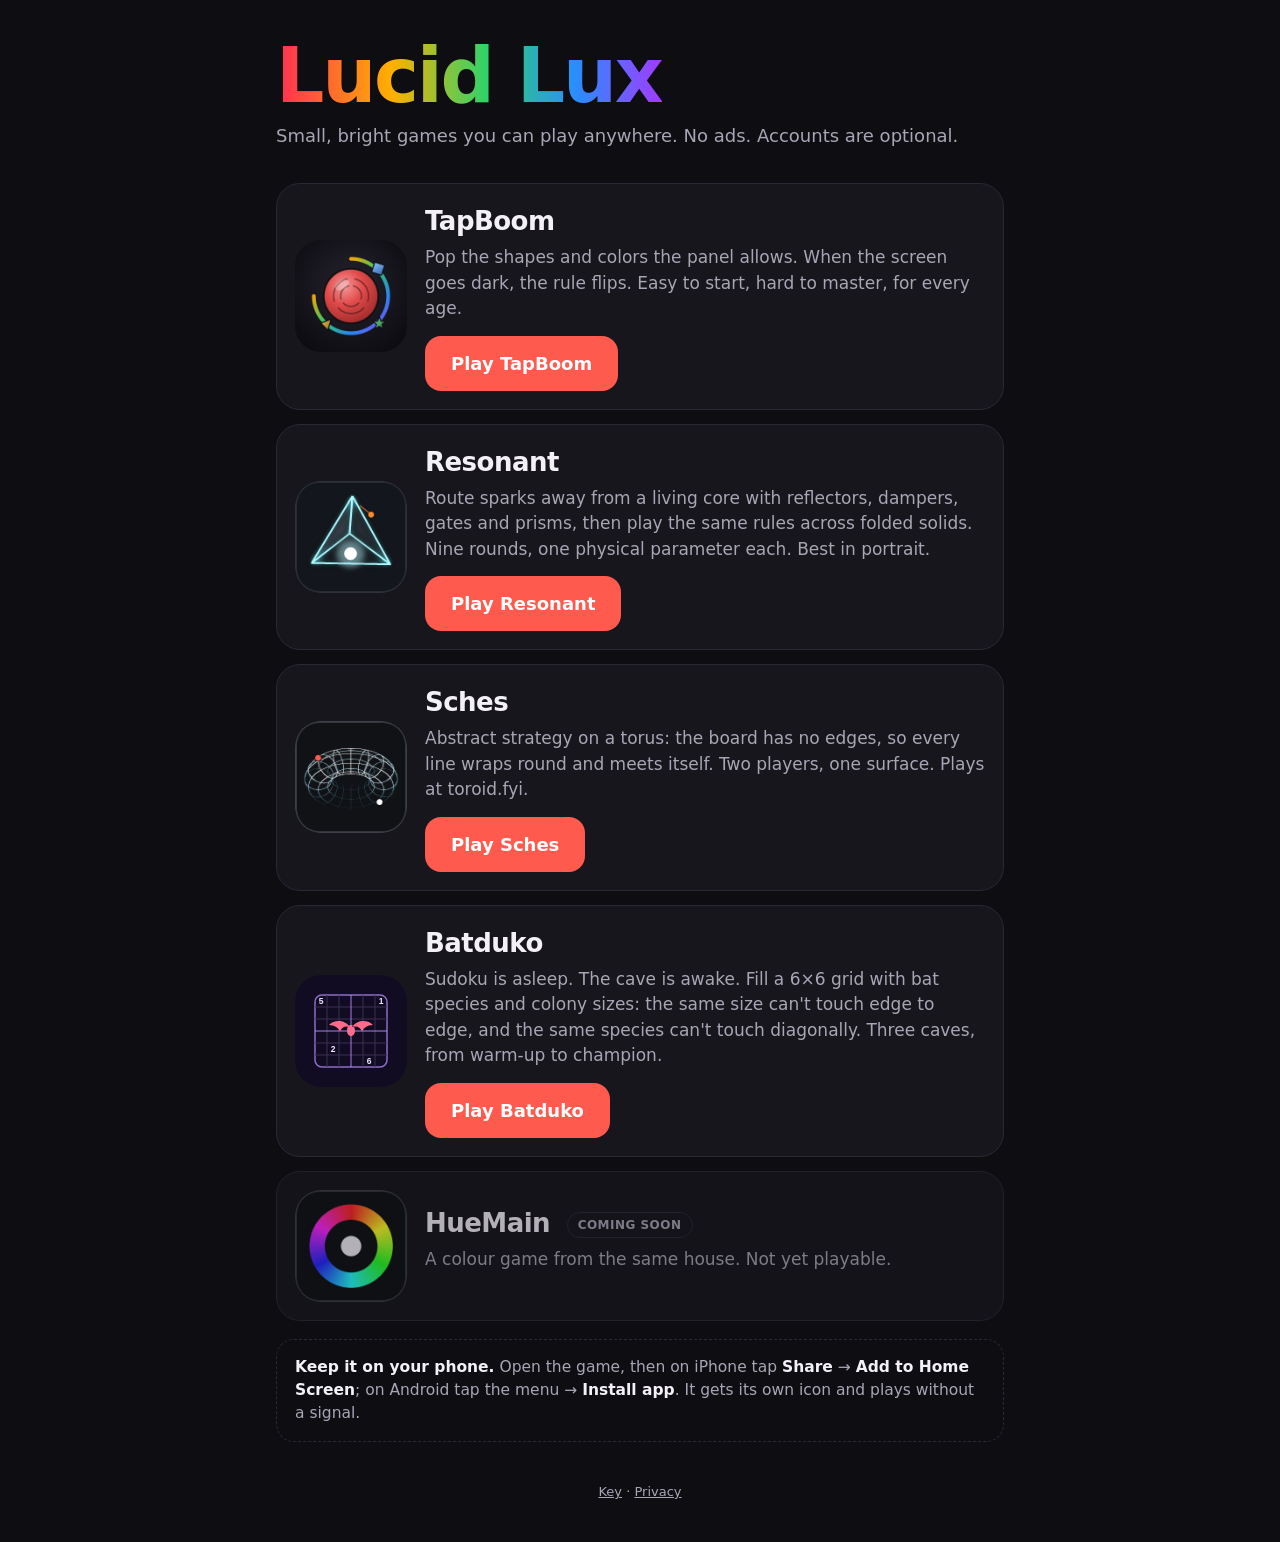
==== index.html @ 795b5176 "TapBoom 1.4.0 with optional Lucid Lux accounts Shared email-code sign-in for every game (account/luc" ====
<!doctype html>
<html lang="en">
<head>
<meta charset="utf-8">
<meta name="viewport" content="width=device-width, initial-scale=1, viewport-fit=cover">
<title>Lucid Lux</title>
<meta name="description" content="Small, bright games you can play anywhere. No ads. Accounts are optional.">
<meta name="theme-color" content="#0E0D12">
<link rel="icon" type="image/png" sizes="32x32" href="favicon-32.png">
<link rel="apple-touch-icon" href="tapboom-icon.png">
<style>
:root { --bg: #0E0D12; --panel: #17161D; --line: #2A2833; --ink: #F3F1F7; --soft: #A9A5B5; --accent: #FF5A4E; }
* { box-sizing: border-box; }
html, body { margin: 0; background: var(--bg); color: var(--ink);
  font: 17px/1.5 -apple-system, BlinkMacSystemFont, "Segoe UI", system-ui, sans-serif; }
main { max-width: 760px; margin: 0 auto; padding: calc(env(safe-area-inset-top, 0px) + 40px) 16px calc(env(safe-area-inset-bottom, 0px) + 40px); }
h1 { display: inline-block; margin: 0; font-size: clamp(44px, 13vw, 76px); font-weight: 900; letter-spacing: -0.03em; line-height: 0.95;
  background: linear-gradient(90deg, #FF2D55, #FFB000 30%, #2BD46B 55%, #2B8CFF 78%, #A23BFF);
  -webkit-background-clip: text; background-clip: text; color: transparent; }
.tag { color: var(--soft); margin: 10px 0 34px; font-size: 18px; }
.game { display: grid; margin-bottom: 14px; grid-template-columns: 112px 1fr; gap: 18px; align-items: center;
  background: var(--panel); border: 1px solid var(--line); border-radius: 24px; padding: 18px; }
.game img { width: 112px; height: 112px; border-radius: 26px; display: block; }
.game h2 { margin: 0 0 4px; font-size: 26px; letter-spacing: -0.02em; }
.game p { margin: 0 0 14px; color: var(--soft); }
.play { display: inline-block; background: var(--accent); color: #fff; text-decoration: none; font-weight: 800;
  padding: 14px 26px; border-radius: 16px; font-size: 18px; min-height: 52px; }
.play:active { transform: scale(0.98); }
.install { margin-top: 18px; padding: 16px 18px; border-radius: 18px; border: 1px dashed var(--line); color: var(--soft); font-size: 15.5px; }
.install b { color: var(--ink); }
.soon-card { opacity: 0.72; }
.badge { display: inline-block; vertical-align: middle; margin-left: 8px; padding: 3px 10px; border-radius: 999px; border: 1px solid var(--line); color: var(--soft); font-size: 12px; font-weight: 600; letter-spacing: 0.04em; text-transform: uppercase; }
.soon { margin-top: 26px; color: var(--soft); font-size: 15px; text-align: center; }
footer { margin-top: 40px; color: var(--soft); font-size: 13px; text-align: center; }
footer a { color: var(--soft); }
@media (max-width: 460px) {
  .game { grid-template-columns: 1fr; text-align: center; justify-items: center; }
}
</style>
</head>
<body>
<main>
  <h1>Lucid Lux</h1>
  <p class="tag">Small, bright games you can play anywhere. No ads. Accounts are optional.</p>

  <section class="game">
    <img src="tapboom-icon.png" alt="TapBoom icon: a red piece inside a rainbow ring">
    <div>
      <h2>TapBoom</h2>
      <p>Pop the shapes and colors the panel allows. When the screen goes dark, the rule flips. Easy to start, hard to master, for every age.</p>
      <a class="play" href="tapboom/">Play TapBoom</a>
    </div>
  </section>

  <section class="game">
    <img src="resonant-icon.png" alt="Resonant icon: a lit tetrahedron with a bright core on one face">
    <div>
      <h2>Resonant</h2>
      <p>Route sparks away from a living core with reflectors, dampers, gates and prisms, then play the same rules across folded solids. Nine rounds, one physical parameter each. Best in portrait.</p>
      <a class="play" href="resonant/">Play Resonant</a>
    </div>
  </section>

  <section class="game">
    <img src="sches-icon.png" alt="Sches icon: a wireframe torus with two pieces on it">
    <div>
      <h2>Sches</h2>
      <p>Abstract strategy on a torus: the board has no edges, so every line wraps round and meets itself. Two players, one surface. Plays at toroid.fyi.</p>
      <a class="play" href="https://toroid.fyi/play/">Play Sches</a>
    </div>
  </section>

  <section class="game">
    <img src="batduko-icon.svg" alt="Batduko icon: a bat over a six-by-six puzzle grid">
    <div>
      <h2>Batduko</h2>
      <p>Sudoku is asleep. The cave is awake. Fill a 6×6 grid with bat species and colony sizes: the same size can't touch edge to edge, and the same species can't touch diagonally. Three caves, from warm-up to champion.</p>
      <a class="play" href="batduko/">Play Batduko</a>
    </div>
  </section>

  <section class="game soon-card">
    <img src="huemain-icon.png" alt="HueMain icon: a ring of every hue around a white centre">
    <div>
      <h2>HueMain <span class="badge">Coming soon</span></h2>
      <p>A colour game from the same house. Not yet playable.</p>
    </div>
  </section>

  <div class="install">
    <b>Keep it on your phone.</b> Open the game, then on iPhone tap <b>Share</b> → <b>Add to Home Screen</b>; on Android tap the menu → <b>Install app</b>. It gets its own icon and plays without a signal.
  </div>

  <footer><a href="key/">Key</a> · <a href="privacy.html">Privacy</a></footer>
</main>
</body>
</html>
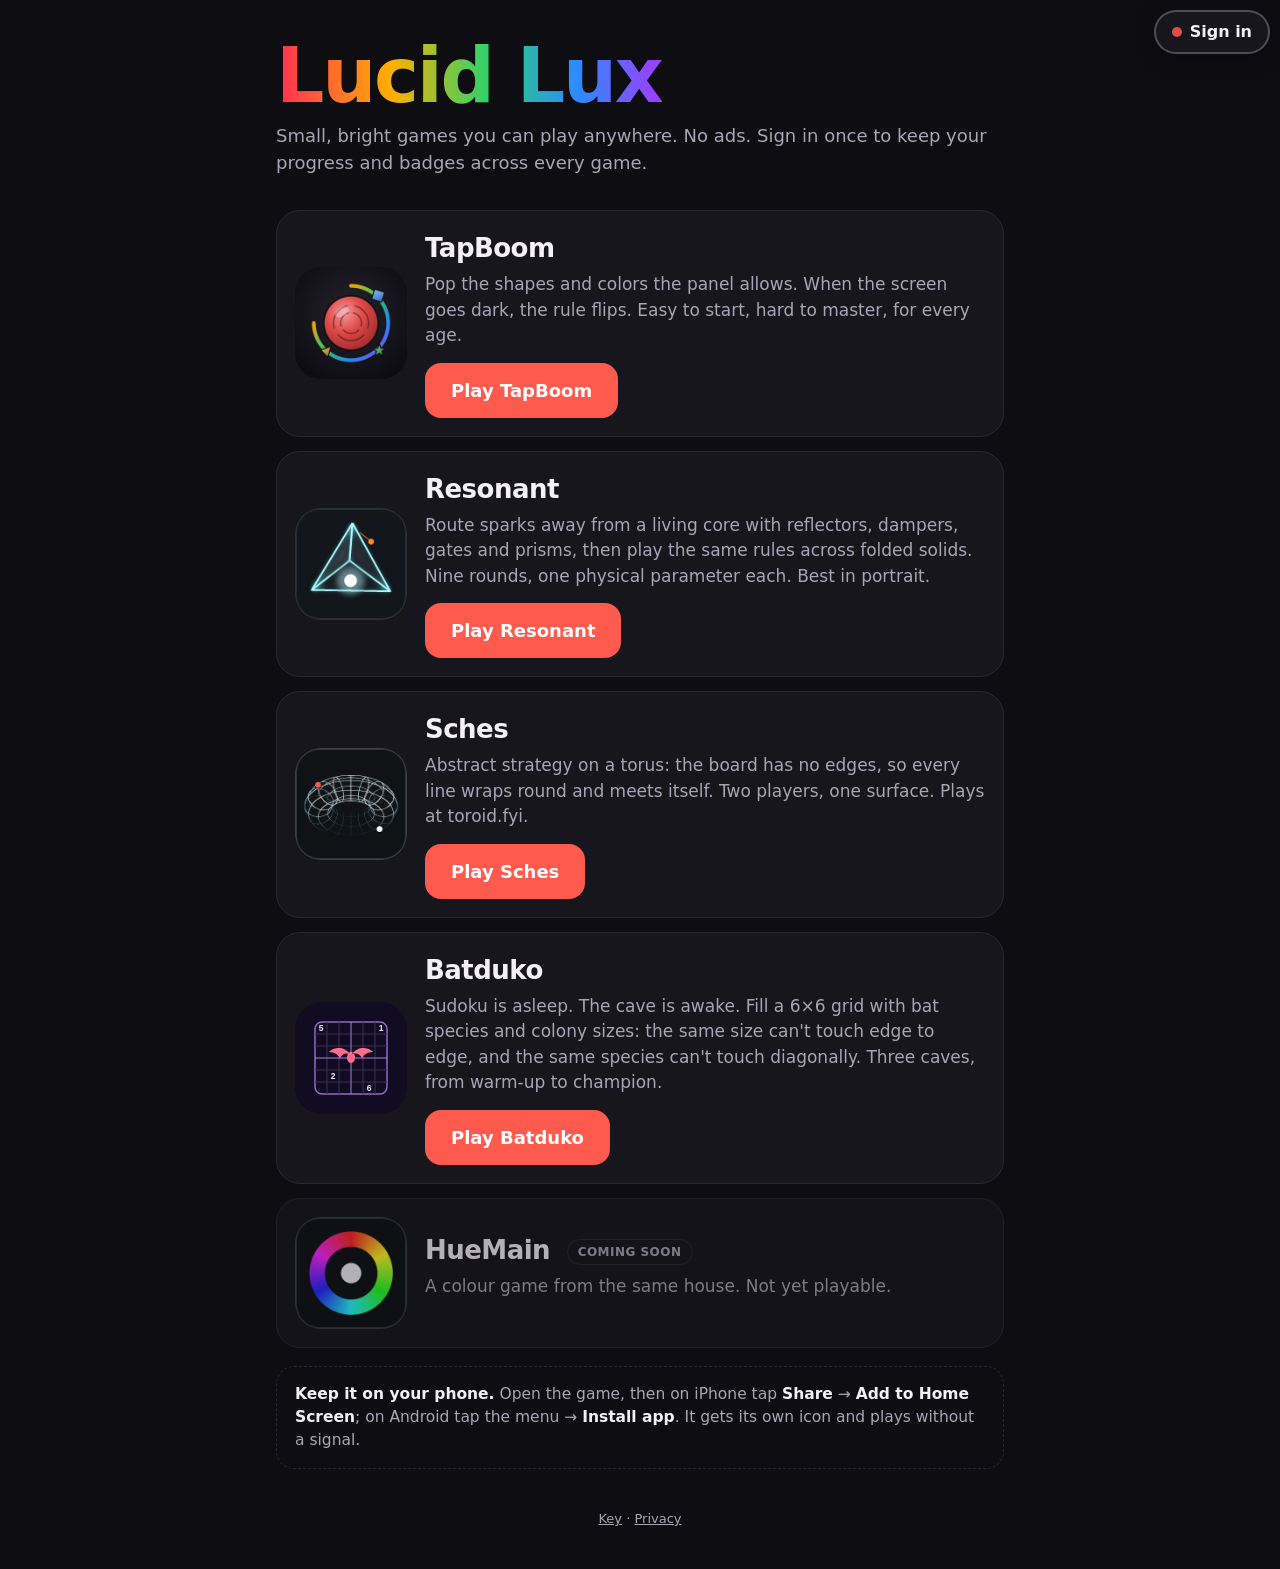
==== commit 179b4266: "Sign in on every Lucid Lux page; Batduko and Resonant join accounts Visible Sign in button on the hu" ====
--- a/index.html
+++ b/index.html
@@ -41,7 +41,7 @@
 <body>
 <main>
   <h1>Lucid Lux</h1>
-  <p class="tag">Small, bright games you can play anywhere. No ads. Accounts are optional.</p>
+  <p class="tag">Small, bright games you can play anywhere. No ads. Sign in once to keep your progress and badges across every game.</p>
 
   <section class="game">
     <img src="tapboom-icon.png" alt="TapBoom icon: a red piece inside a rainbow ring">
@@ -93,5 +93,7 @@
 
   <footer><a href="key/">Key</a> · <a href="privacy.html">Privacy</a></footer>
 </main>
+<script src="account/lucidlux-account.js"></script>
+<script>LucidLuxAccount.attach({ game: null, button: { dark: true, position: 'top-right' } });</script>
 </body>
 </html>
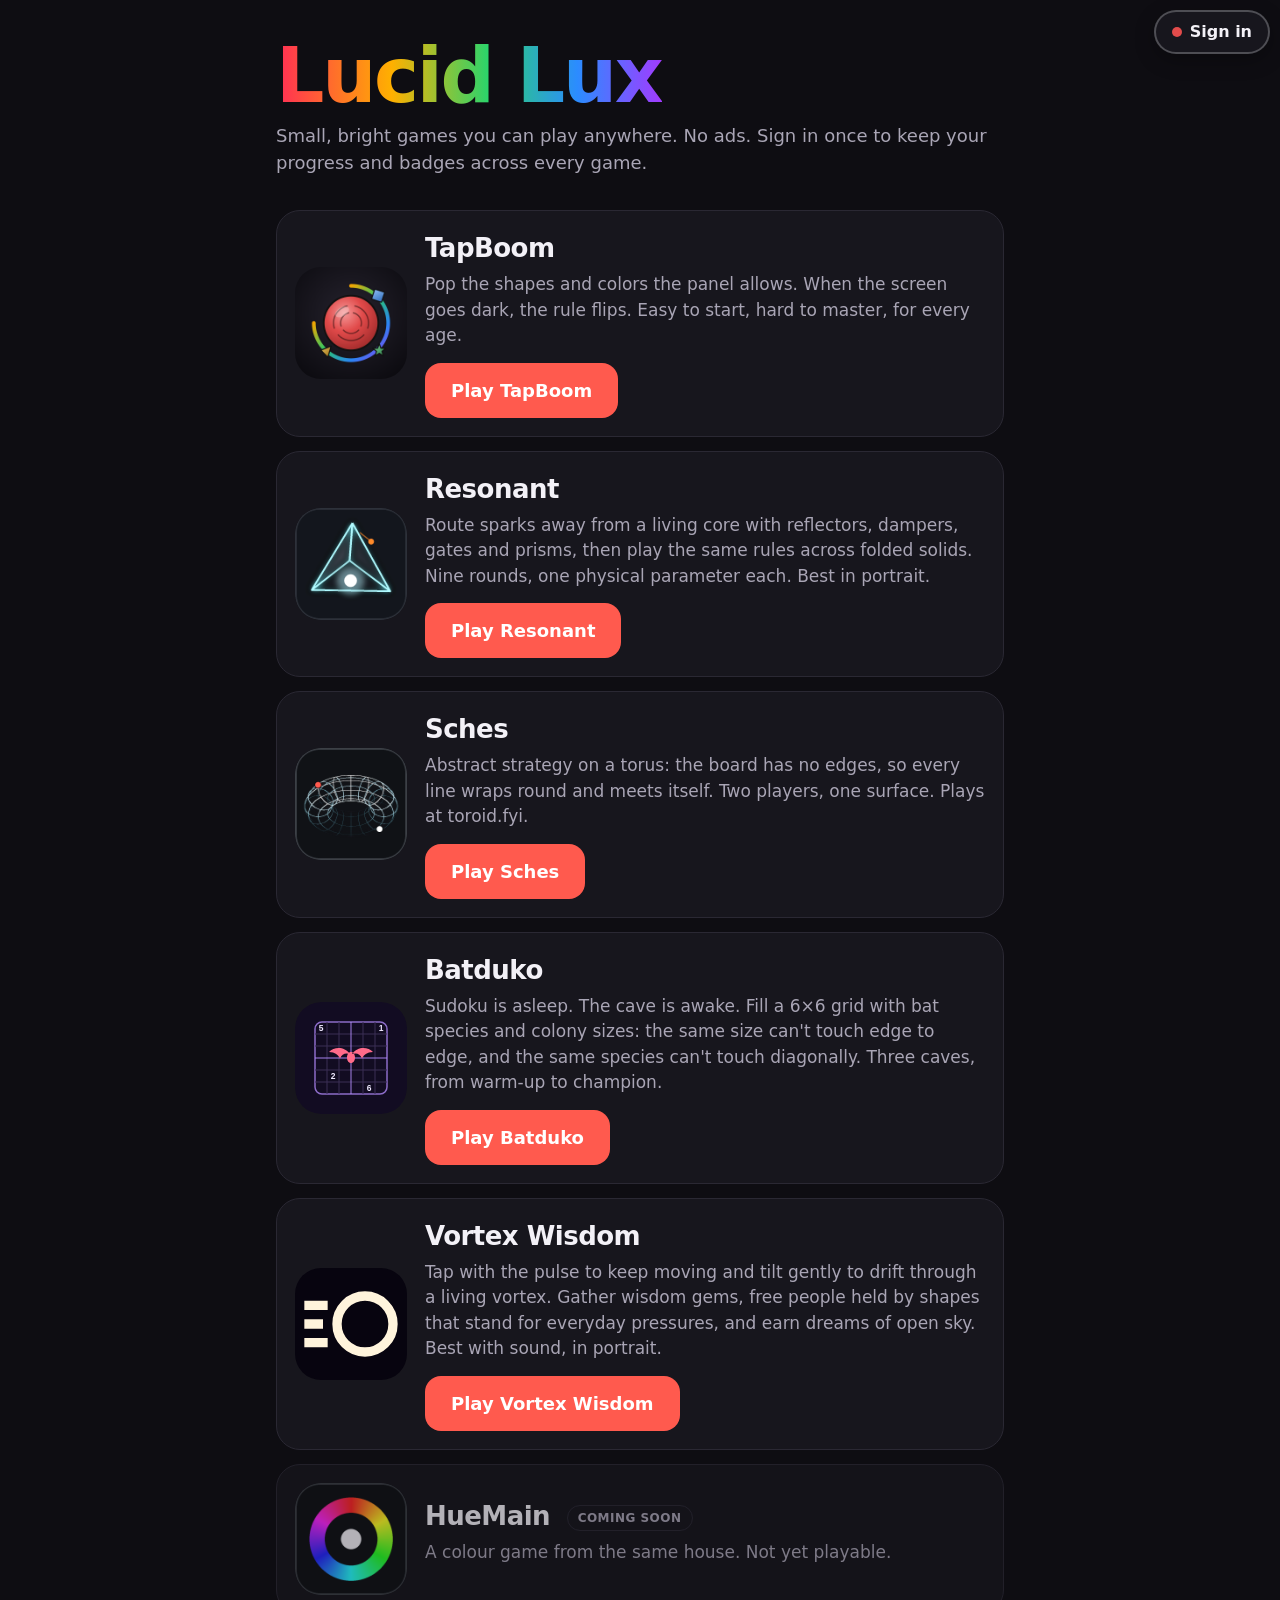
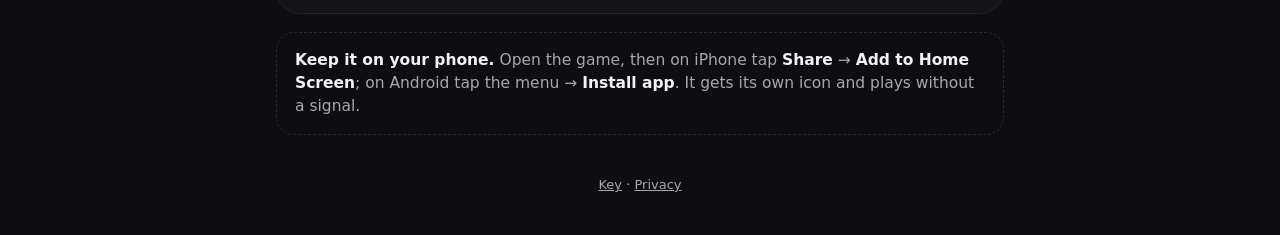
==== commit a274d8ca: "Add Vortex Wisdom at /vortex-wisdom/ Built from sugarcypher/vortex-wisdom (game/, Vite build with re" ====
--- a/index.html
+++ b/index.html
@@ -4,7 +4,7 @@
 <meta charset="utf-8">
 <meta name="viewport" content="width=device-width, initial-scale=1, viewport-fit=cover">
 <title>Lucid Lux</title>
-<meta name="description" content="Small, bright games you can play anywhere. No ads. Accounts are optional.">
+<meta name="description" content="Small, bright games you can play anywhere. No ads. Sign in once to keep your progress and badges across every game.">
 <meta name="theme-color" content="#0E0D12">
 <link rel="icon" type="image/png" sizes="32x32" href="favicon-32.png">
 <link rel="apple-touch-icon" href="tapboom-icon.png">
@@ -79,6 +79,15 @@
     </div>
   </section>
 
+  <section class="game">
+    <img src="vortex-wisdom/icon.svg" alt="Vortex Wisdom icon: a glowing seed with motion lines on a dark field">
+    <div>
+      <h2>Vortex Wisdom</h2>
+      <p>Tap with the pulse to keep moving and tilt gently to drift through a living vortex. Gather wisdom gems, free people held by shapes that stand for everyday pressures, and earn dreams of open sky. Best with sound, in portrait.</p>
+      <a class="play" href="vortex-wisdom/">Play Vortex Wisdom</a>
+    </div>
+  </section>
+
   <section class="game soon-card">
     <img src="huemain-icon.png" alt="HueMain icon: a ring of every hue around a white centre">
     <div>
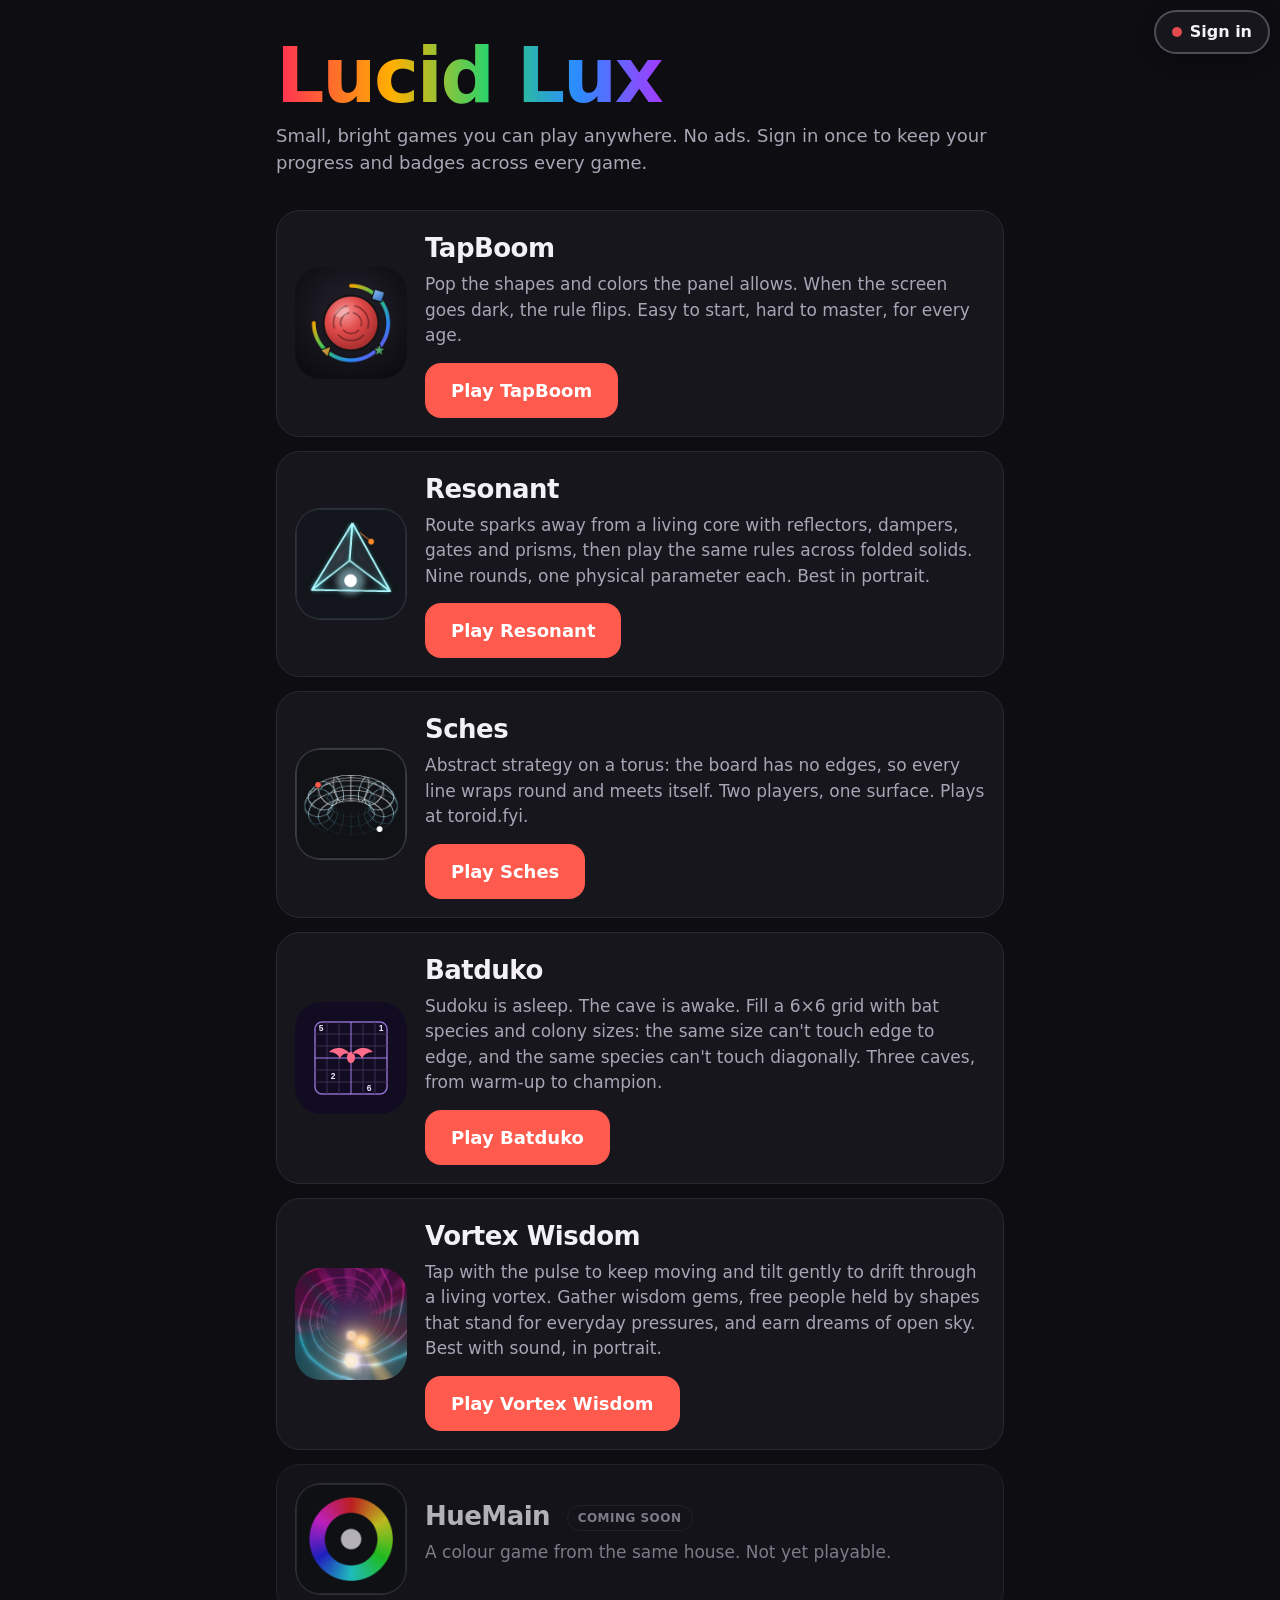
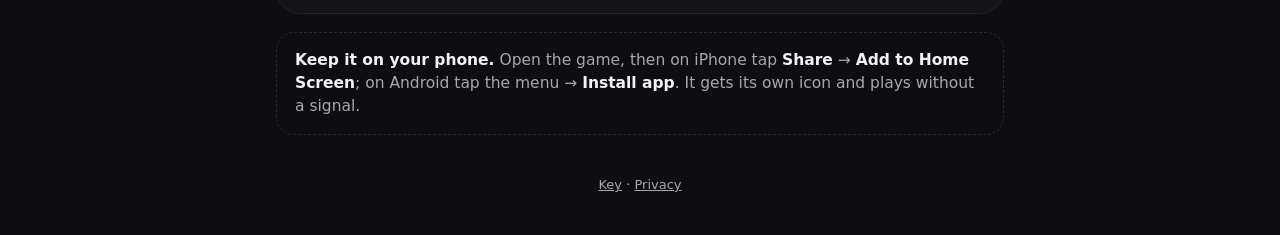
==== commit 09ad1ff3: "Vortex Wisdom: cover art, icons and link preview Co-Authored-By: Claude Opus 5.5 <noreply@anthropic." ====
--- a/index.html
+++ b/index.html
@@ -80,7 +80,7 @@
   </section>
 
   <section class="game">
-    <img src="vortex-wisdom/icon.svg" alt="Vortex Wisdom icon: a glowing seed with motion lines on a dark field">
+    <img src="vortex-wisdom/icon-512.png" alt="Vortex Wisdom icon: a magenta and teal vortex tunnel with warm lights leading into it">
     <div>
       <h2>Vortex Wisdom</h2>
       <p>Tap with the pulse to keep moving and tilt gently to drift through a living vortex. Gather wisdom gems, free people held by shapes that stand for everyday pressures, and earn dreams of open sky. Best with sound, in portrait.</p>
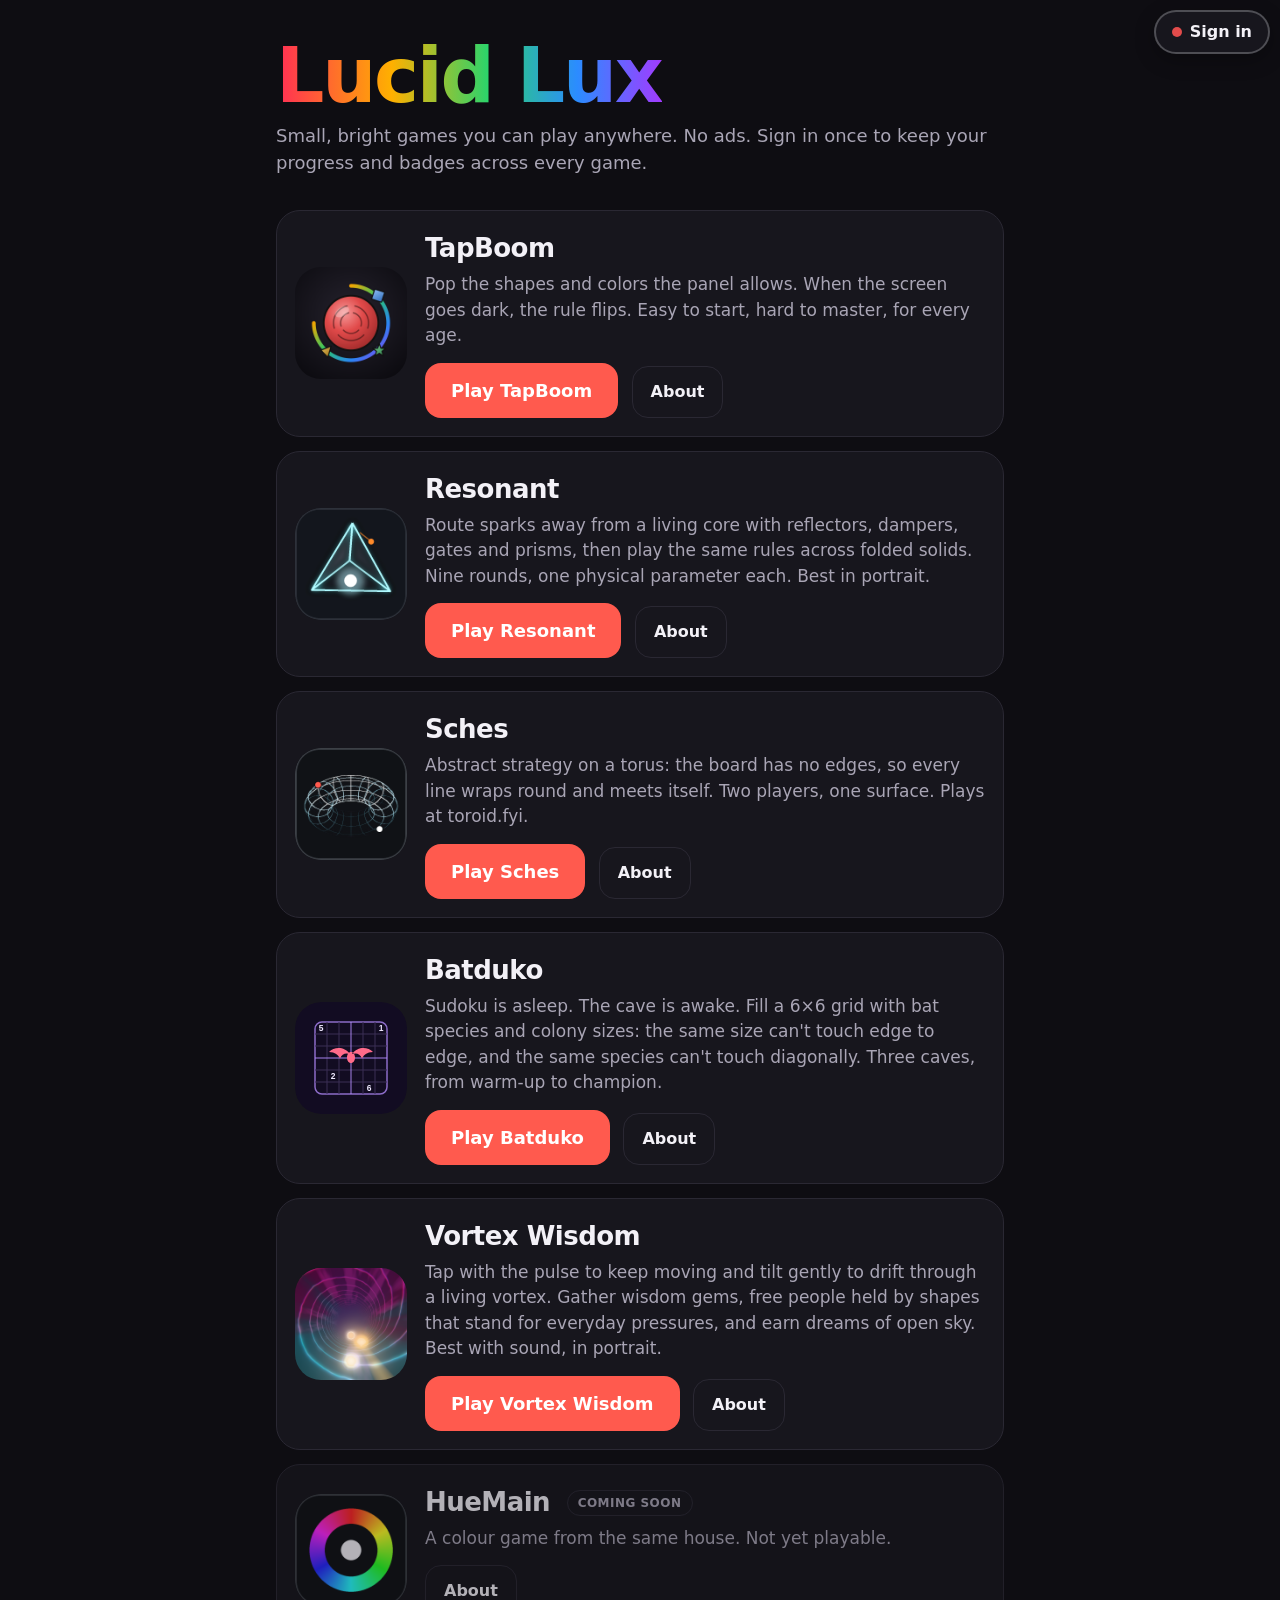
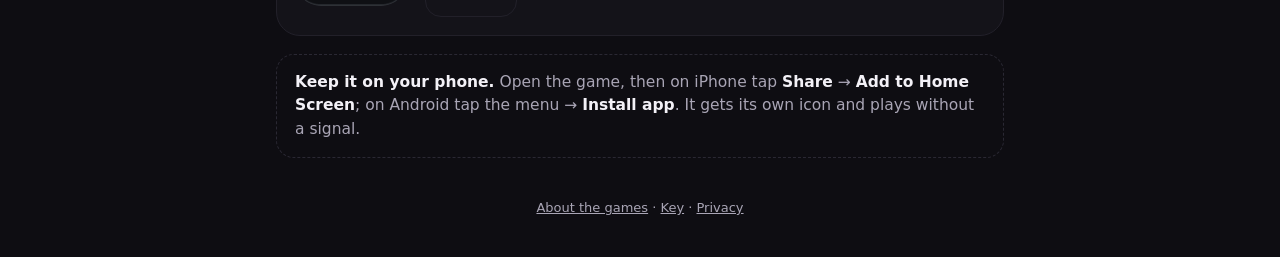
==== commit 3a1af798: "Game info pages at /info/<game>/ with About links from the hub Itch-style page per game (TapBoom, Re" ====
--- a/index.html
+++ b/index.html
@@ -26,6 +26,7 @@
 .play { display: inline-block; background: var(--accent); color: #fff; text-decoration: none; font-weight: 800;
   padding: 14px 26px; border-radius: 16px; font-size: 18px; min-height: 52px; }
 .play:active { transform: scale(0.98); }
+.about { display: inline-block; margin-left: 8px; padding: 13px 18px; border-radius: 16px; border: 1px solid var(--line); color: var(--ink); text-decoration: none; font-weight: 600; font-size: 16px; min-height: 52px; }
 .install { margin-top: 18px; padding: 16px 18px; border-radius: 18px; border: 1px dashed var(--line); color: var(--soft); font-size: 15.5px; }
 .install b { color: var(--ink); }
 .soon-card { opacity: 0.72; }
@@ -48,7 +49,7 @@
     <div>
       <h2>TapBoom</h2>
       <p>Pop the shapes and colors the panel allows. When the screen goes dark, the rule flips. Easy to start, hard to master, for every age.</p>
-      <a class="play" href="tapboom/">Play TapBoom</a>
+      <a class="play" href="tapboom/">Play TapBoom</a> <a class="about" href="info/tapboom/">About</a>
     </div>
   </section>
 
@@ -57,7 +58,7 @@
     <div>
       <h2>Resonant</h2>
       <p>Route sparks away from a living core with reflectors, dampers, gates and prisms, then play the same rules across folded solids. Nine rounds, one physical parameter each. Best in portrait.</p>
-      <a class="play" href="resonant/">Play Resonant</a>
+      <a class="play" href="resonant/">Play Resonant</a> <a class="about" href="info/resonant/">About</a>
     </div>
   </section>
 
@@ -66,7 +67,7 @@
     <div>
       <h2>Sches</h2>
       <p>Abstract strategy on a torus: the board has no edges, so every line wraps round and meets itself. Two players, one surface. Plays at toroid.fyi.</p>
-      <a class="play" href="https://toroid.fyi/play/">Play Sches</a>
+      <a class="play" href="https://toroid.fyi/play/">Play Sches</a> <a class="about" href="info/sches/">About</a>
     </div>
   </section>
 
@@ -75,7 +76,7 @@
     <div>
       <h2>Batduko</h2>
       <p>Sudoku is asleep. The cave is awake. Fill a 6×6 grid with bat species and colony sizes: the same size can't touch edge to edge, and the same species can't touch diagonally. Three caves, from warm-up to champion.</p>
-      <a class="play" href="batduko/">Play Batduko</a>
+      <a class="play" href="batduko/">Play Batduko</a> <a class="about" href="info/batduko/">About</a>
     </div>
   </section>
 
@@ -84,7 +85,7 @@
     <div>
       <h2>Vortex Wisdom</h2>
       <p>Tap with the pulse to keep moving and tilt gently to drift through a living vortex. Gather wisdom gems, free people held by shapes that stand for everyday pressures, and earn dreams of open sky. Best with sound, in portrait.</p>
-      <a class="play" href="vortex-wisdom/">Play Vortex Wisdom</a>
+      <a class="play" href="vortex-wisdom/">Play Vortex Wisdom</a> <a class="about" href="info/vortex-wisdom/">About</a>
     </div>
   </section>
 
@@ -93,6 +94,7 @@
     <div>
       <h2>HueMain <span class="badge">Coming soon</span></h2>
       <p>A colour game from the same house. Not yet playable.</p>
+      <a class="about" style="margin-left:0" href="info/huemain/">About</a>
     </div>
   </section>
 
@@ -100,7 +102,7 @@
     <b>Keep it on your phone.</b> Open the game, then on iPhone tap <b>Share</b> → <b>Add to Home Screen</b>; on Android tap the menu → <b>Install app</b>. It gets its own icon and plays without a signal.
   </div>
 
-  <footer><a href="key/">Key</a> · <a href="privacy.html">Privacy</a></footer>
+  <footer><a href="info/">About the games</a> · <a href="key/">Key</a> · <a href="privacy.html">Privacy</a></footer>
 </main>
 <script src="account/lucidlux-account.js"></script>
 <script>LucidLuxAccount.attach({ game: null, button: { dark: true, position: 'top-right' } });</script>
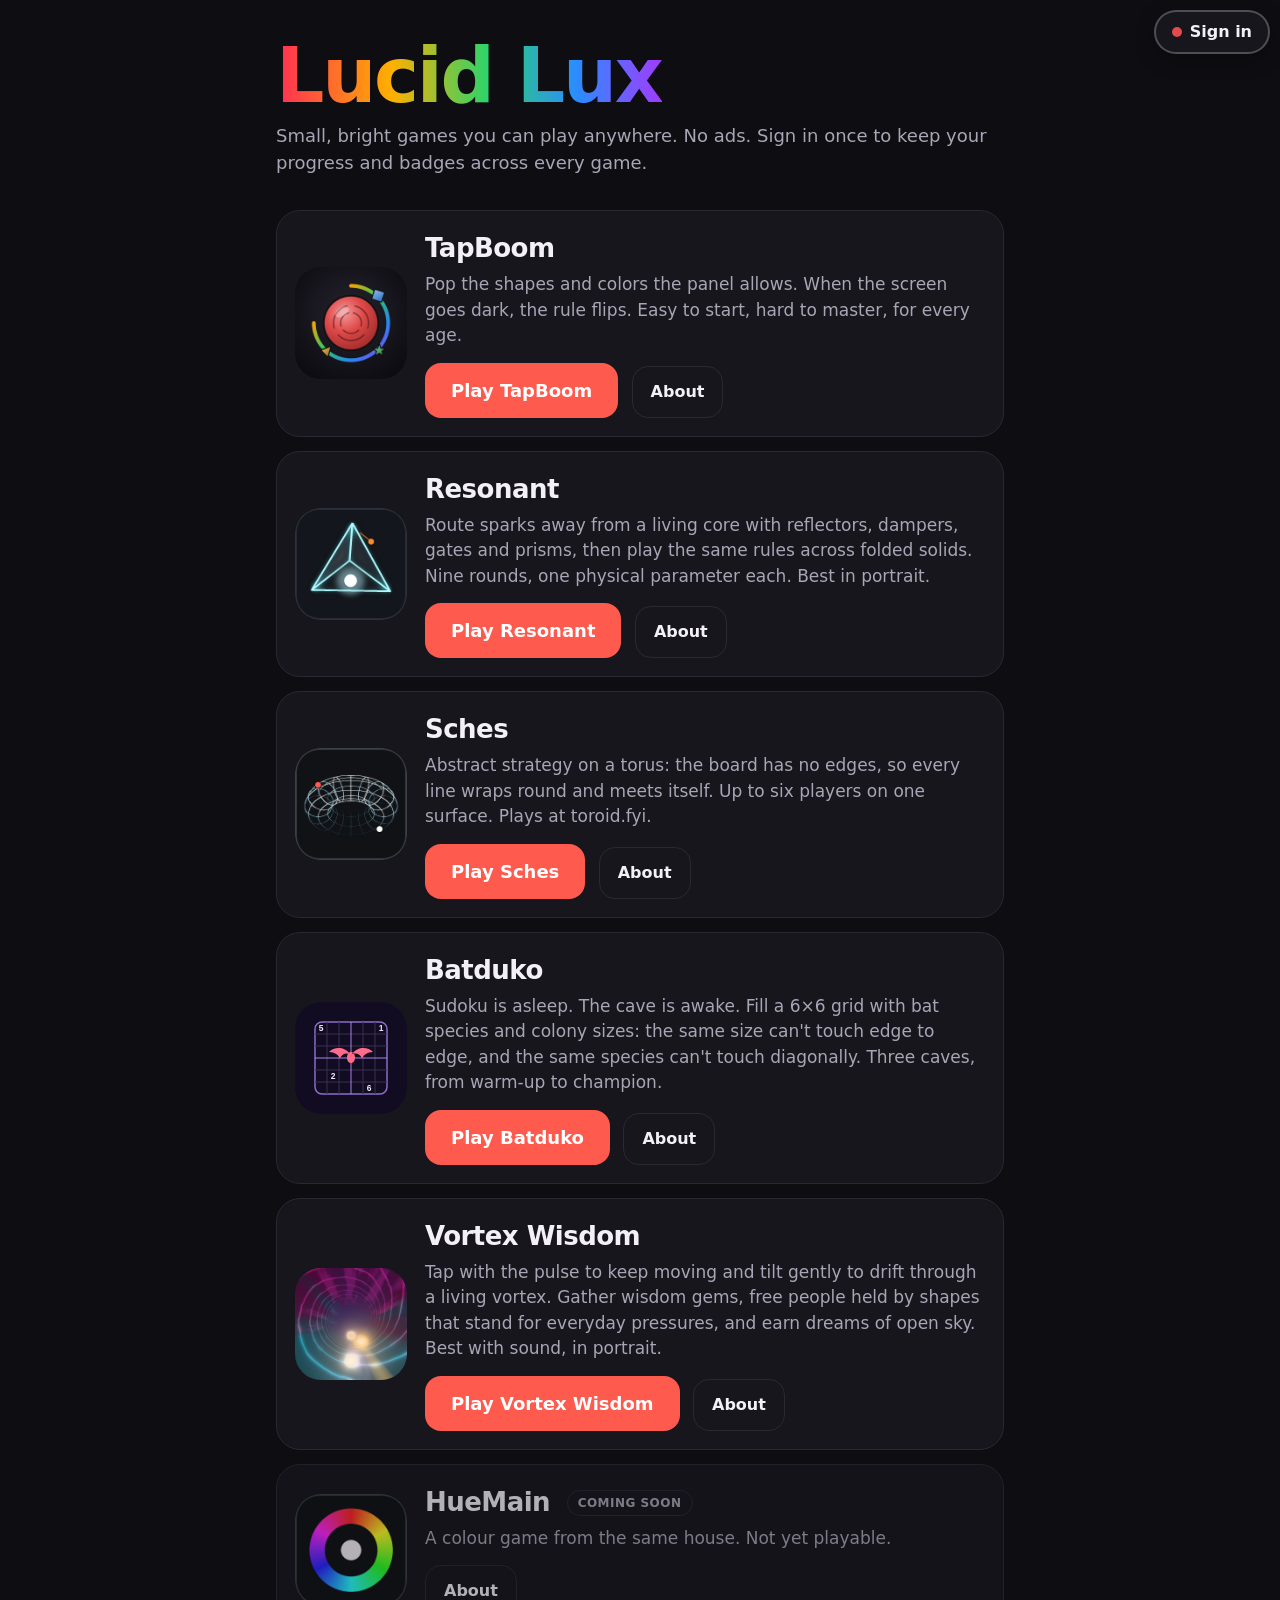
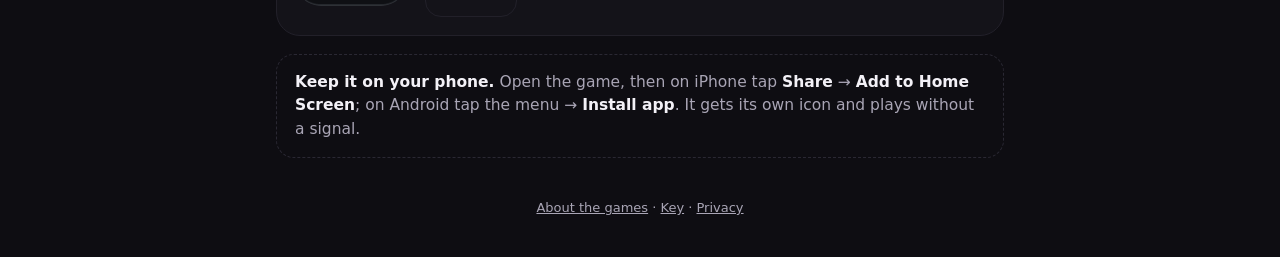
==== commit f998fb92: "Sches: up to six players; online play marked as coming Co-Authored-By: Claude Opus 5.5 <noreply@anth" ====
--- a/index.html
+++ b/index.html
@@ -66,7 +66,7 @@
     <img src="sches-icon.png" alt="Sches icon: a wireframe torus with two pieces on it">
     <div>
       <h2>Sches</h2>
-      <p>Abstract strategy on a torus: the board has no edges, so every line wraps round and meets itself. Two players, one surface. Plays at toroid.fyi.</p>
+      <p>Abstract strategy on a torus: the board has no edges, so every line wraps round and meets itself. Up to six players on one surface. Plays at toroid.fyi.</p>
       <a class="play" href="https://toroid.fyi/play/">Play Sches</a> <a class="about" href="info/sches/">About</a>
     </div>
   </section>
